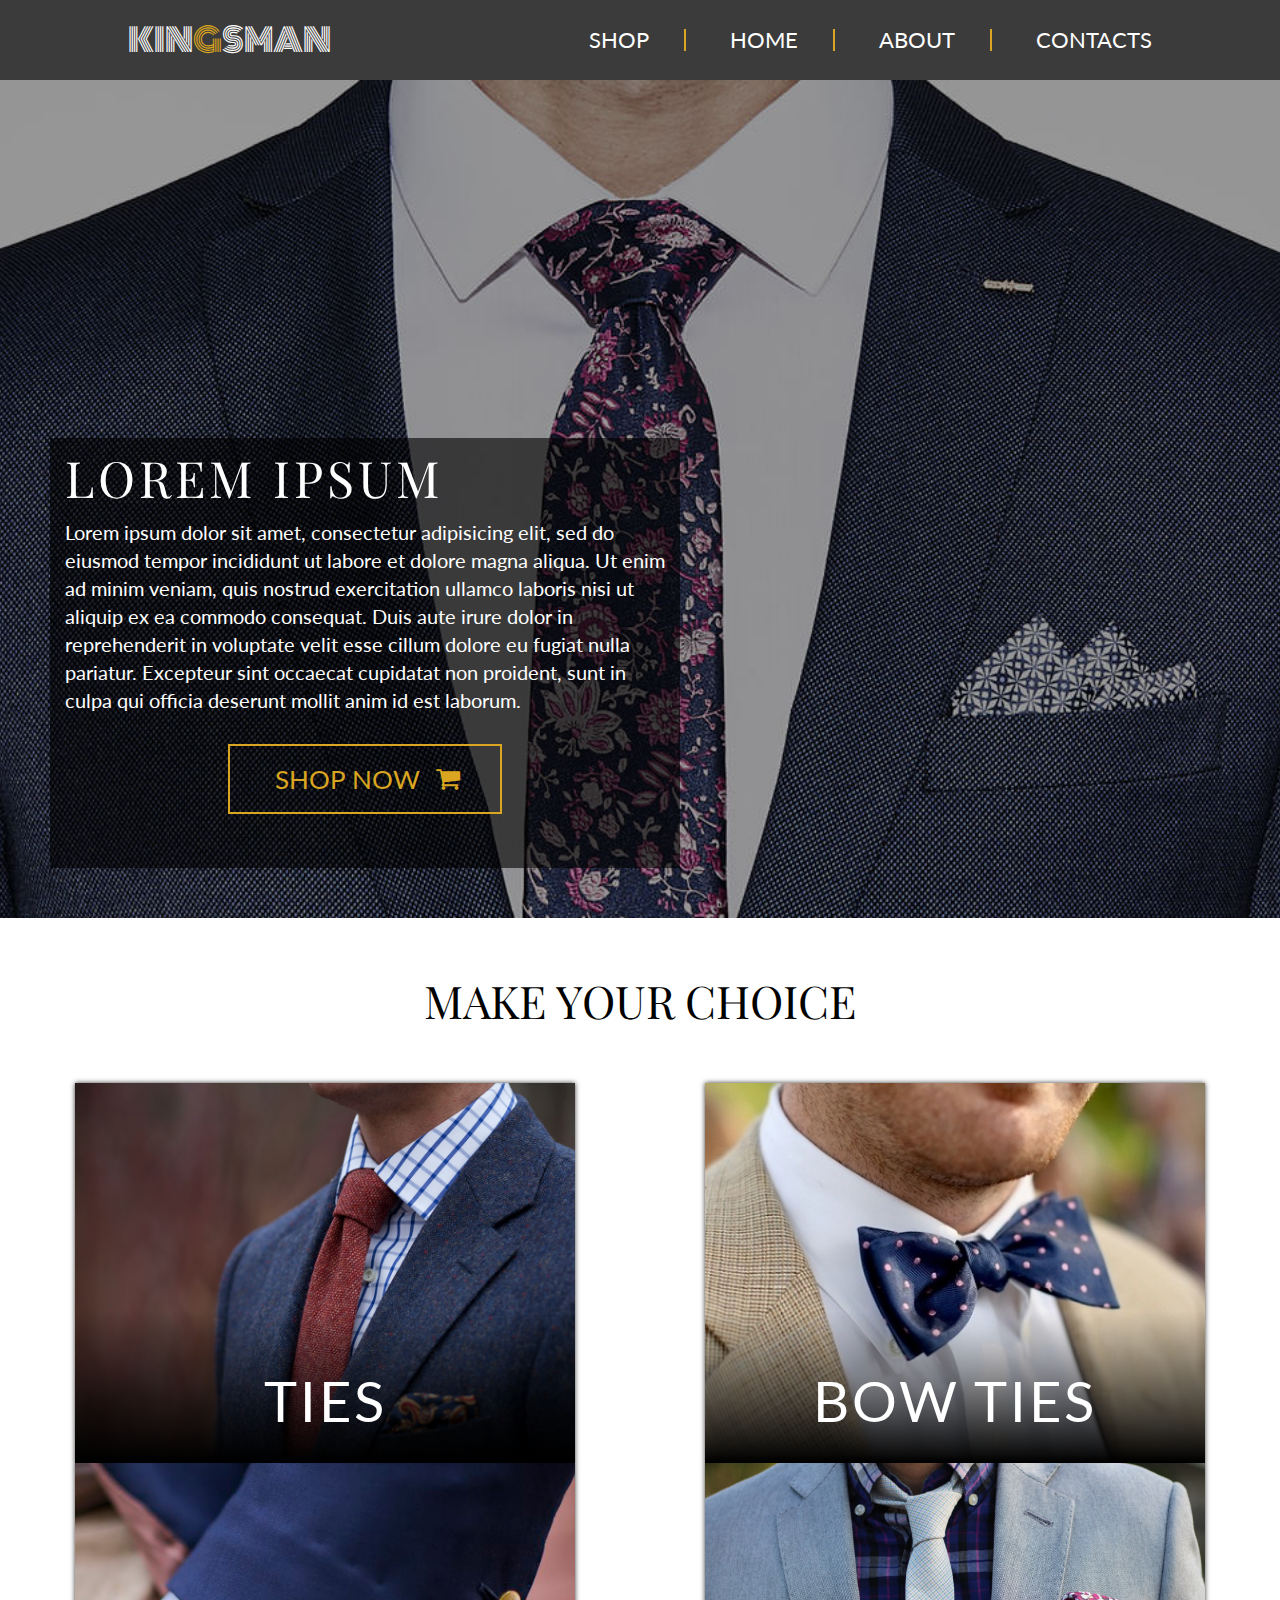
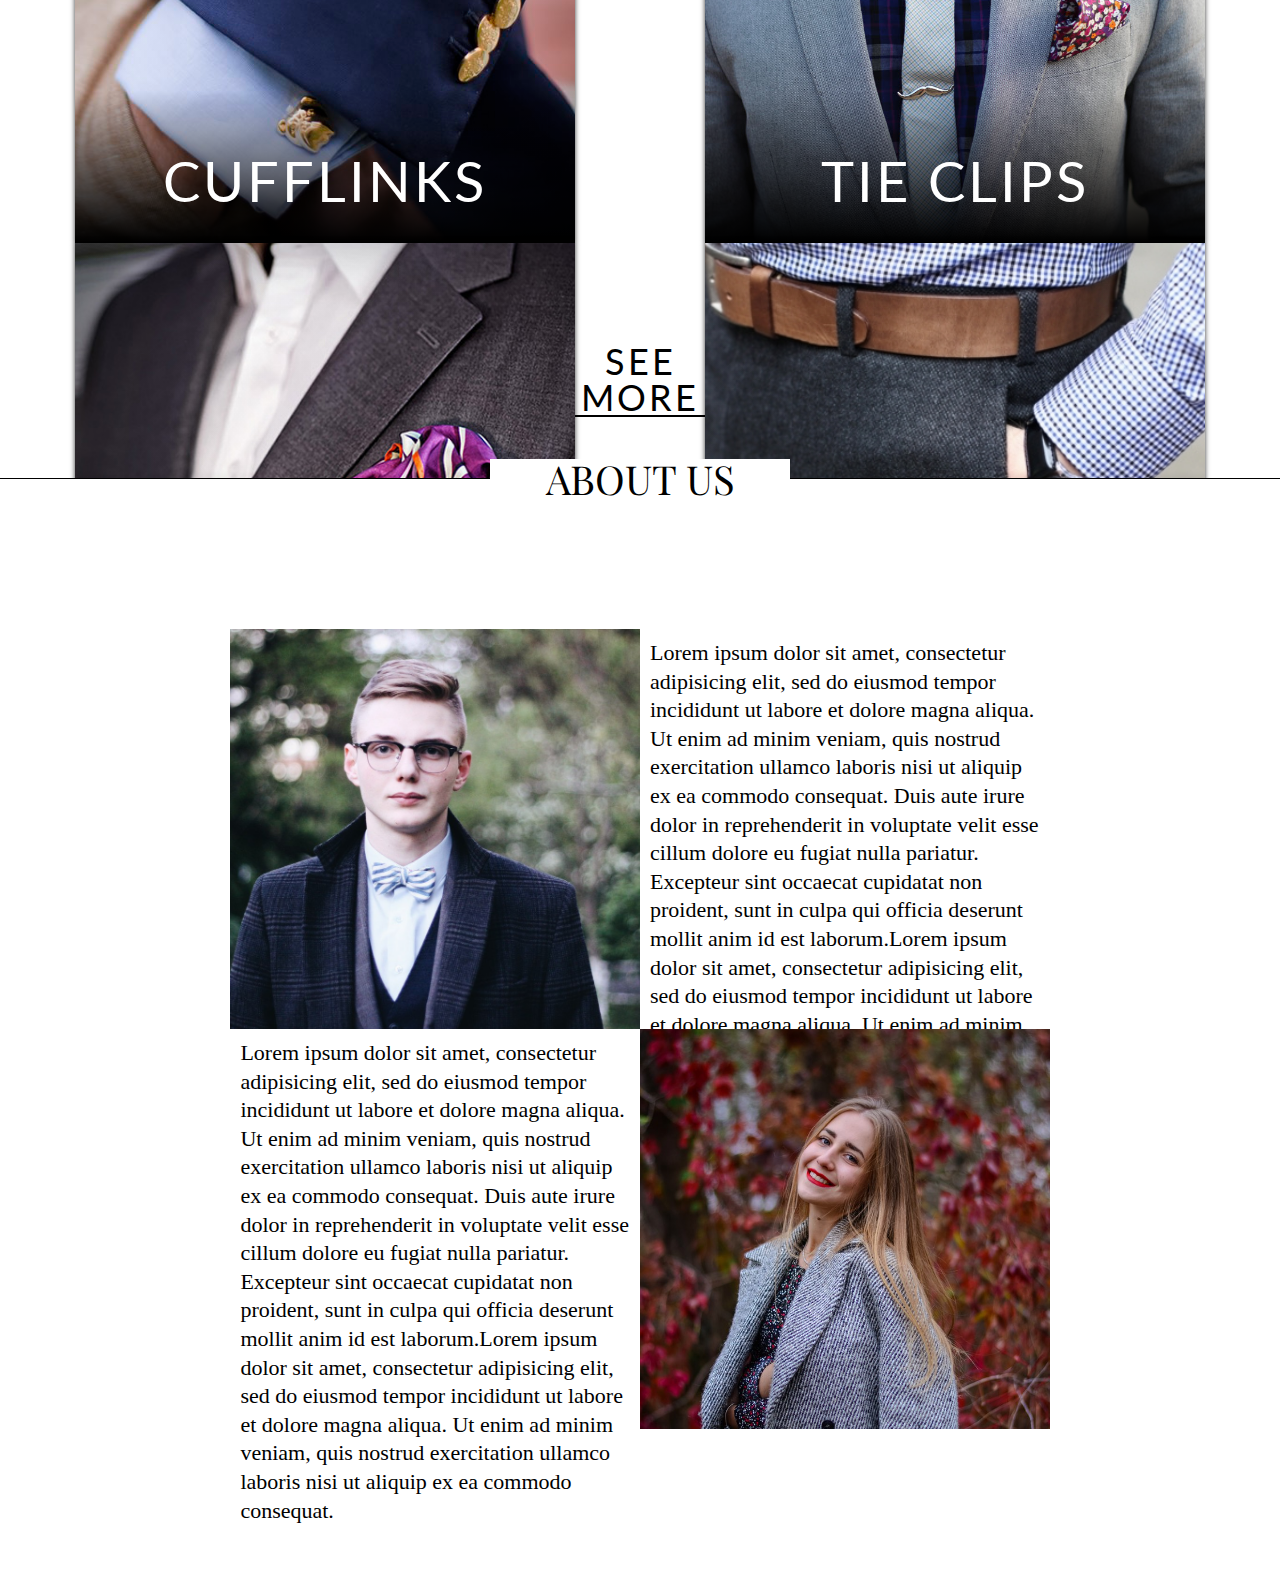
==== index.html @ b7d2d590 "first commit" ====
<!DOCTYPE html>
<html lang="en">
<head>
	<meta charset="UTF-8">
	<title>KINGSMAN</title>
	<link rel="stylesheet" type="text/css" href="css/reset.css">
	<link rel="stylesheet" type="text/css" href="css/main.css">
	<link href="https://fonts.googleapis.com/css?family=Lato|Monoton|Playfair+Display" rel="stylesheet">
	<link rel="stylesheet" type="text/css" href="https://maxcdn.bootstrapcdn.com/font-awesome/4.7.0/css/font-awesome.min.css">
	<script type="text/javascript" src='js/insta.min.js'></script>
</head>
<body>
	<header>
		<div class="container">
			<div class="header__logo">
				<a href="" class="logo-link">KIN<span class="letter--golden">G</span>SMAN</a>
			</div>
			<nav>
				<ul class="header__nav-list">
					<li class="header__nav-list-item">
						SHOP
					</li>
					<li class="header__nav-list-item">
						HOME
					</li>
					<li class="header__nav-list-item">
						ABOUT
					</li>
					<li class="header__nav-list-item">
						CONTACTS
					</li>
				</ul>
			</nav>
		</div>	
	</header>
	<div class="landing">
		<div class="landing__content">
			<h1 class="landing__content-header">
				Lorem Ipsum
			</h1>
			<p class="landing__content-descr">
				Lorem ipsum dolor sit amet, consectetur adipisicing elit, sed do eiusmod
				tempor incididunt ut labore et dolore magna aliqua. Ut enim ad minim veniam,
				quis nostrud exercitation ullamco laboris nisi ut aliquip ex ea commodo
				consequat. Duis aute irure dolor in reprehenderit in voluptate velit esse
				cillum dolore eu fugiat nulla pariatur. Excepteur sint occaecat cupidatat non
				proident, sunt in culpa qui officia deserunt mollit anim id est laborum.
			</p>
			<a href="#" class="landing__shop--btn">
				SHOP NOW <i class="fa fa-shopping-cart" aria-hidden="true"></i>
			</a>
		</div>
	</div>
	<div class="goods-preview">
		<h2 class="goods-preview__header">
			MAKE YOUR CHOICE
		</h2>
		<div class="goods-preview__content">
			<div class="goods-preview__item" style="background: url('img/tie-preview.jpg') no-repeat center; background-size: cover">
				<p class="goods-preview__item-name">TIES</p>
			</div>
			<div class="goods-preview__item" style="background: url('img/bowtie-preview.jpg') no-repeat center; background-size: cover">
				<p class="goods-preview__item-name">BOW TIES</p>
			</div>
			<div class="goods-preview__item" style="background: url('img/cuff-preview.png') no-repeat bottom; background-size: cover">
				<p class="goods-preview__item-name">CUFFLINKS</p>
			</div>
			<div class="goods-preview__item" style="background: url('img/tiecuff.jpg') no-repeat bottom; background-size: cover">
				<p class="goods-preview__item-name">TIE CLIPS</p>
			</div>
			<div class="goods-preview__item" style="background: url('img/handkerchief.jpg') no-repeat bottom; background-size: cover">
				<p class="goods-preview__item-name">HANDKERCHIEFS</p>
			</div>
			<div class="goods-preview__item" style="background: url('img/belt.jpg') no-repeat bottom; background-size: cover">
				<p class="goods-preview__item-name">BELTS</p>
			</div>
		</div>
		<a href="#" class="see-more--btn">SEE MORE</a>
	</div>
	<div class="about-us">
		<h2 class="about-us__header">About US</h2>
		<div class="container">
			<div class="about-us__photo" style="background: url('img/roman.jpg') no-repeat center; background-size: cover;">
				
			</div>
			<p class="about-us__text">
				Lorem ipsum dolor sit amet, consectetur adipisicing elit, sed do eiusmod
				tempor incididunt ut labore et dolore magna aliqua. Ut enim ad minim veniam,
				quis nostrud exercitation ullamco laboris nisi ut aliquip ex ea commodo
				consequat. Duis aute irure dolor in reprehenderit in voluptate velit esse
				cillum dolore eu fugiat nulla pariatur. Excepteur sint occaecat cupidatat non
				proident, sunt in culpa qui officia deserunt mollit anim id est laborum.Lorem ipsum dolor sit amet, consectetur adipisicing elit, sed do eiusmod
				tempor incididunt ut labore et dolore magna aliqua. Ut enim ad minim veniam,
				quis nostrud exercitation ullamco laboris nisi ut aliquip ex ea commodo
				consequat.
			</p>	
			<p class="about-us__text">
				Lorem ipsum dolor sit amet, consectetur adipisicing elit, sed do eiusmod
				tempor incididunt ut labore et dolore magna aliqua. Ut enim ad minim veniam,
				quis nostrud exercitation ullamco laboris nisi ut aliquip ex ea commodo
				consequat. Duis aute irure dolor in reprehenderit in voluptate velit esse
				cillum dolore eu fugiat nulla pariatur. Excepteur sint occaecat cupidatat non
				proident, sunt in culpa qui officia deserunt mollit anim id est laborum.Lorem ipsum dolor sit amet, consectetur adipisicing elit, sed do eiusmod
				tempor incididunt ut labore et dolore magna aliqua. Ut enim ad minim veniam,
				quis nostrud exercitation ullamco laboris nisi ut aliquip ex ea commodo
				consequat.
			</p>
			<div class="about-us__photo" style="background: url('img/vika.jpg') no-repeat 80% 30%; background-size: cover;">
				
			</div>
		</div>
	</div>
	<div class="social">
		
	</div>
	<div class="contacts">
		
	</div>
	<footer>
		
	</footer>
</body>
</html>
---- css/main.css ----
/* 
font-family: 'Monoton', cursive;
font-family: 'Lato', sans-serif;
font-family: 'Playfair Display', serif;
*/
html, body {
	height: 100%;
}
.container {
	width: 80%;
	height: 100%;
	margin: 0 auto;
}
.letter--golden {
	color: #daa520;
}
.logo-link {
	color: #fff;
	text-decoration: none;
}
/* HEADER */
header {
	height: 80px;
	background-color: #3b3b3b;
}
header .container {
	display: flex;
	align-items: center;
	justify-content: space-between;
}
.header__logo {
	color: #fff;
	font-size: 32px;
	font-family: 'Monoton', cursive;
}
.header__nav-list {
	list-style: none;
}
.header__nav-list-item {
	display: inline-block;
	color: #fff;
	font-size: 22px;
	font-family: 'Lato', sans-serif;
	position: relative;
	transition: color 0.2s ease;
}
.header__nav-list-item:hover {
	color: #daa520;
	cursor: pointer;
	transition: 0.2s ease;
}
.header__nav-list-item:not(:last-child) {
	margin-right: 40px;
	border-right: 2px solid #daa520;
	padding-right: 35px;
}
/* LANDING */
.landing {
	height: 82vh;
	background: url('../img/landing1.jpg') no-repeat center;
	background-size: cover;
	display: flex;
	align-items: flex-end;
	padding: 50px; 
}
.landing__content {
	background-color: rgba(0, 0, 0, .6);
	color: #fff;
	width:  600px;
	height: 400px;
	padding: 15px;
}
.landing__content-header {
	font-size: 50px;
	font-family: 'Playfair Display', serif;
	text-transform: uppercase;
	margin-bottom: 15px;
	letter-spacing: 4px;
}
.landing__content-descr {
	font-size: 20px;
	line-height: 1.4;
	font-family: 'Lato', sans-serif;
	margin-bottom: 30px;
}
.landing__shop--btn {
    display: inline-block;
    text-decoration: none;
    font-family: 'Lato', sans-serif;
    padding: 20px 80px 20px 45px;
    font-size: 26px;
    text-transform: uppercase;
    color: #daa520;
    border: 2px solid #daa520;
    position: relative;
    left: 50%;
    transform: translateX(-50%);
    overflow: hidden;
}
.landing__shop--btn .fa-shopping-cart {
	position: absolute;
	right: 40px;
	bottom: 20px;
	transition: right .3s ease-out;
}
.landing__shop--btn:hover .fa-shopping-cart {
	right: -50px;
	transition: .3s ease-out;
}
/*  GOODS PREVIEW */
.goods-preview {
	height: 1000px;
	background-color: #fff;
	padding: 60px 10px 100px 10px;
}
.goods-preview__header {
	text-align: center;
	font-size: 45px;
	text-transform: uppercase;
	font-family: 'Playfair Display', serif;
	margin-bottom: 60px;
}
.goods-preview__content {
	height: 800px;
	display: flex;
	flex-wrap: wrap;
	align-items: center;
	justify-content: space-around;
	align-content: space-between;
	margin-bottom: 60px;
}
.goods-preview__item {
	flex-basis: 500px;
	height: 350px;
	background-color: #eee;
	display: flex;
	align-items: flex-end;
	justify-content: center;
	padding-bottom: 30px;
	position: relative;
	box-shadow: 0 0 5px 0 rgba(0,0,0,.8);
}
.goods-preview__item:hover {
	cursor: pointer;
}
.goods-preview__item:after {
    content: '';
    position: absolute;
    top: 0;
    right: 0;
    bottom: 0;
    left: 0;
    width: 100%;
    height: 100%;
    z-index: 0;
    background: linear-gradient(to bottom, rgba(0,0,0,0.01) 60%, rgba(0,0,0,0.85) 94%, rgba(0,0,0,1) 100%);
}
.goods-preview__item-name {
	font-size: 56px;
	color: #fff;
	font-family: 'Lato', sans-serif;
	z-index: 1;
	letter-spacing: 3px;
	border-bottom: 4px solid transparent;
	transition: border-bottom 0.2s ease;
}
.goods-preview__item:hover .goods-preview__item-name {
	border-bottom: 4px solid #fff;
	transition: 0.2s ease;
}
.see-more--btn {
	display: block;
	width: 200px;
	text-decoration: none;
	font-size: 36px;
	color: #000;
	font-family: 'Lato', sans-serif;
	letter-spacing: 3px;
	text-align: center;
	margin: 0 auto;
	border-bottom: 2px solid #000;
}
/* ABOUT US */
.about-us {
	border-top: 1px solid #000;
	height: 900px;
	background-color: #fff;
	position: relative;
	padding: 100px 0;
}
.about-us__header {
	display: block;
	font-size: 40px;
	width: 300px;
	height: 70px;
	background-color: #fff;
	font-family: 'Playfair Display', serif;
	text-transform: uppercase;
	position: absolute;
	left: 50%;
	top: -20px;
	text-align: center;
	transform: translateX(-50%);
}
.about-us .container {
	display: flex;
	flex-wrap: wrap;
	align-items: center;
	justify-content: center;
	align-content: center;
}
.about-us__photo {
	flex-basis: 40%;
	height: 400px;
	background-color: #eee;
}
.about-us__text {
	box-sizing: border-box;
	flex-basis: 40%;
	height: 400px;
	font-size: 22px;
	line-height: 1.3;
	padding: 10px;
}
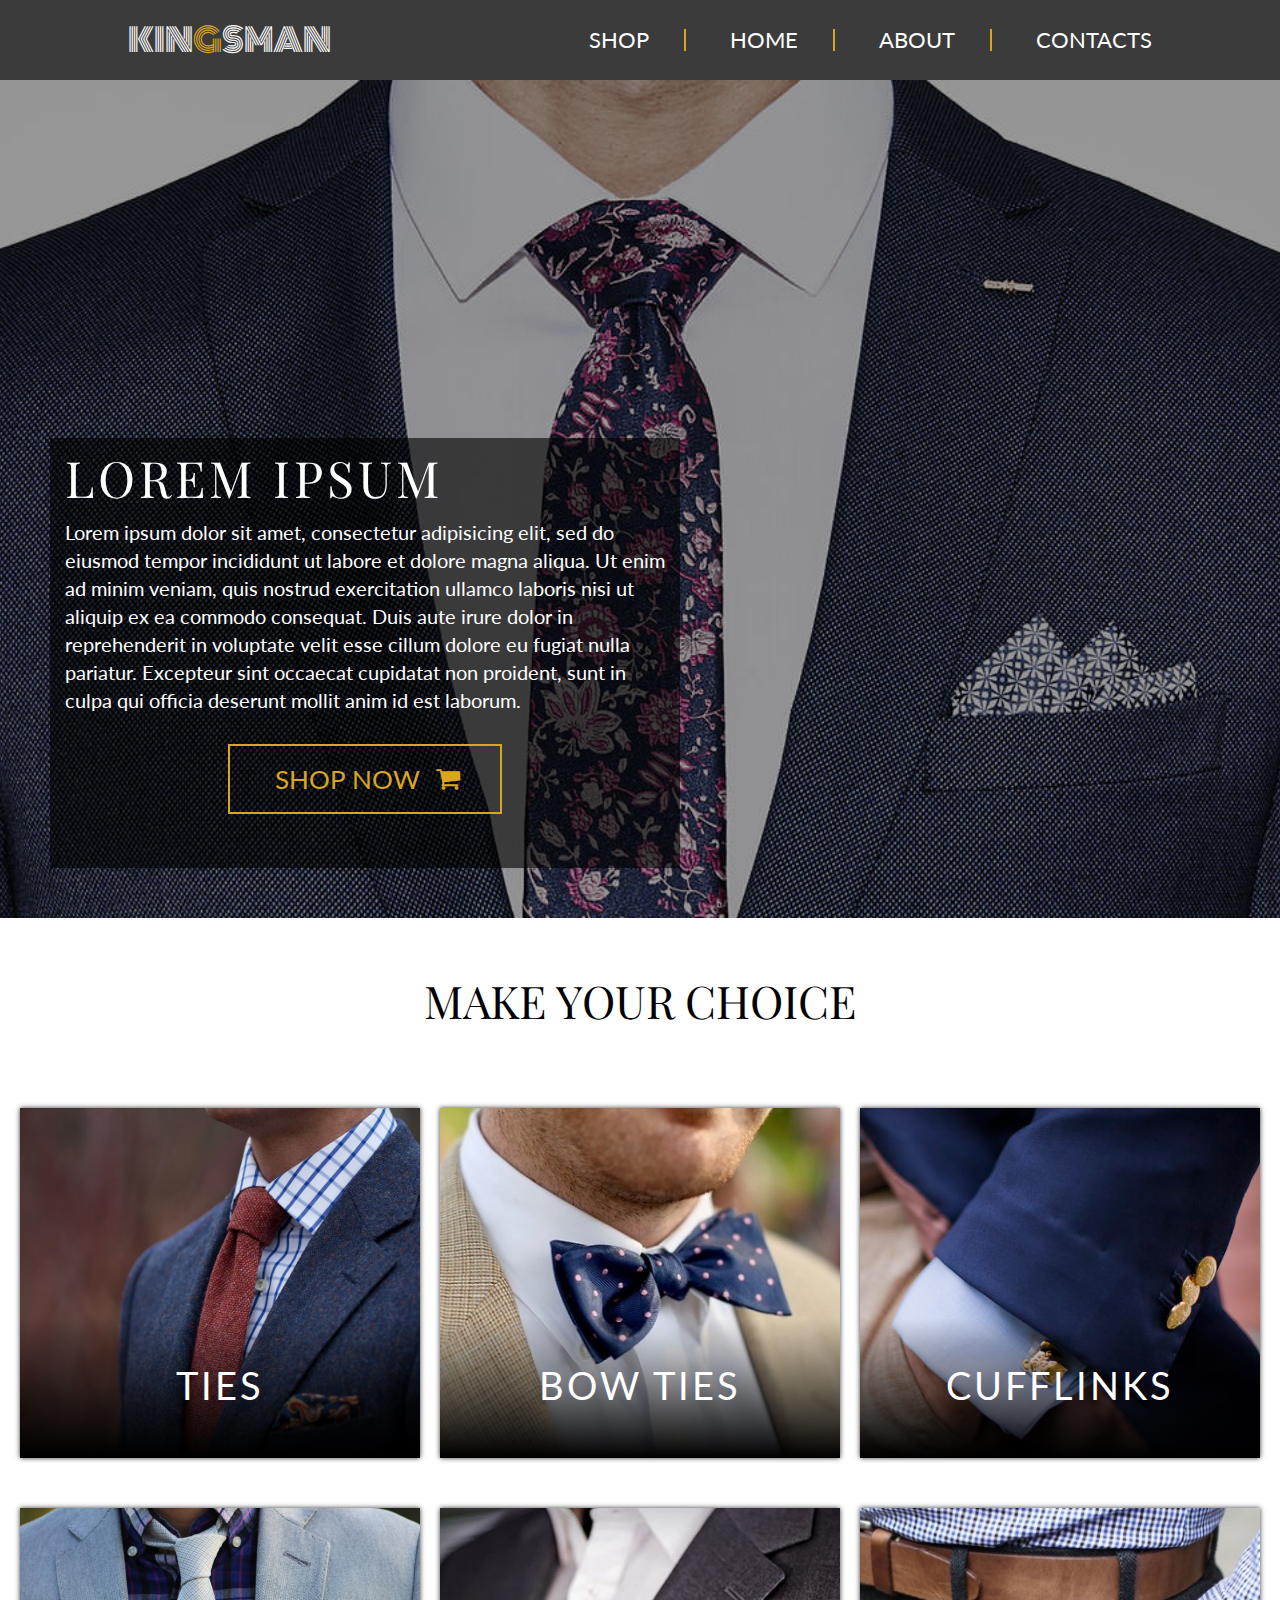
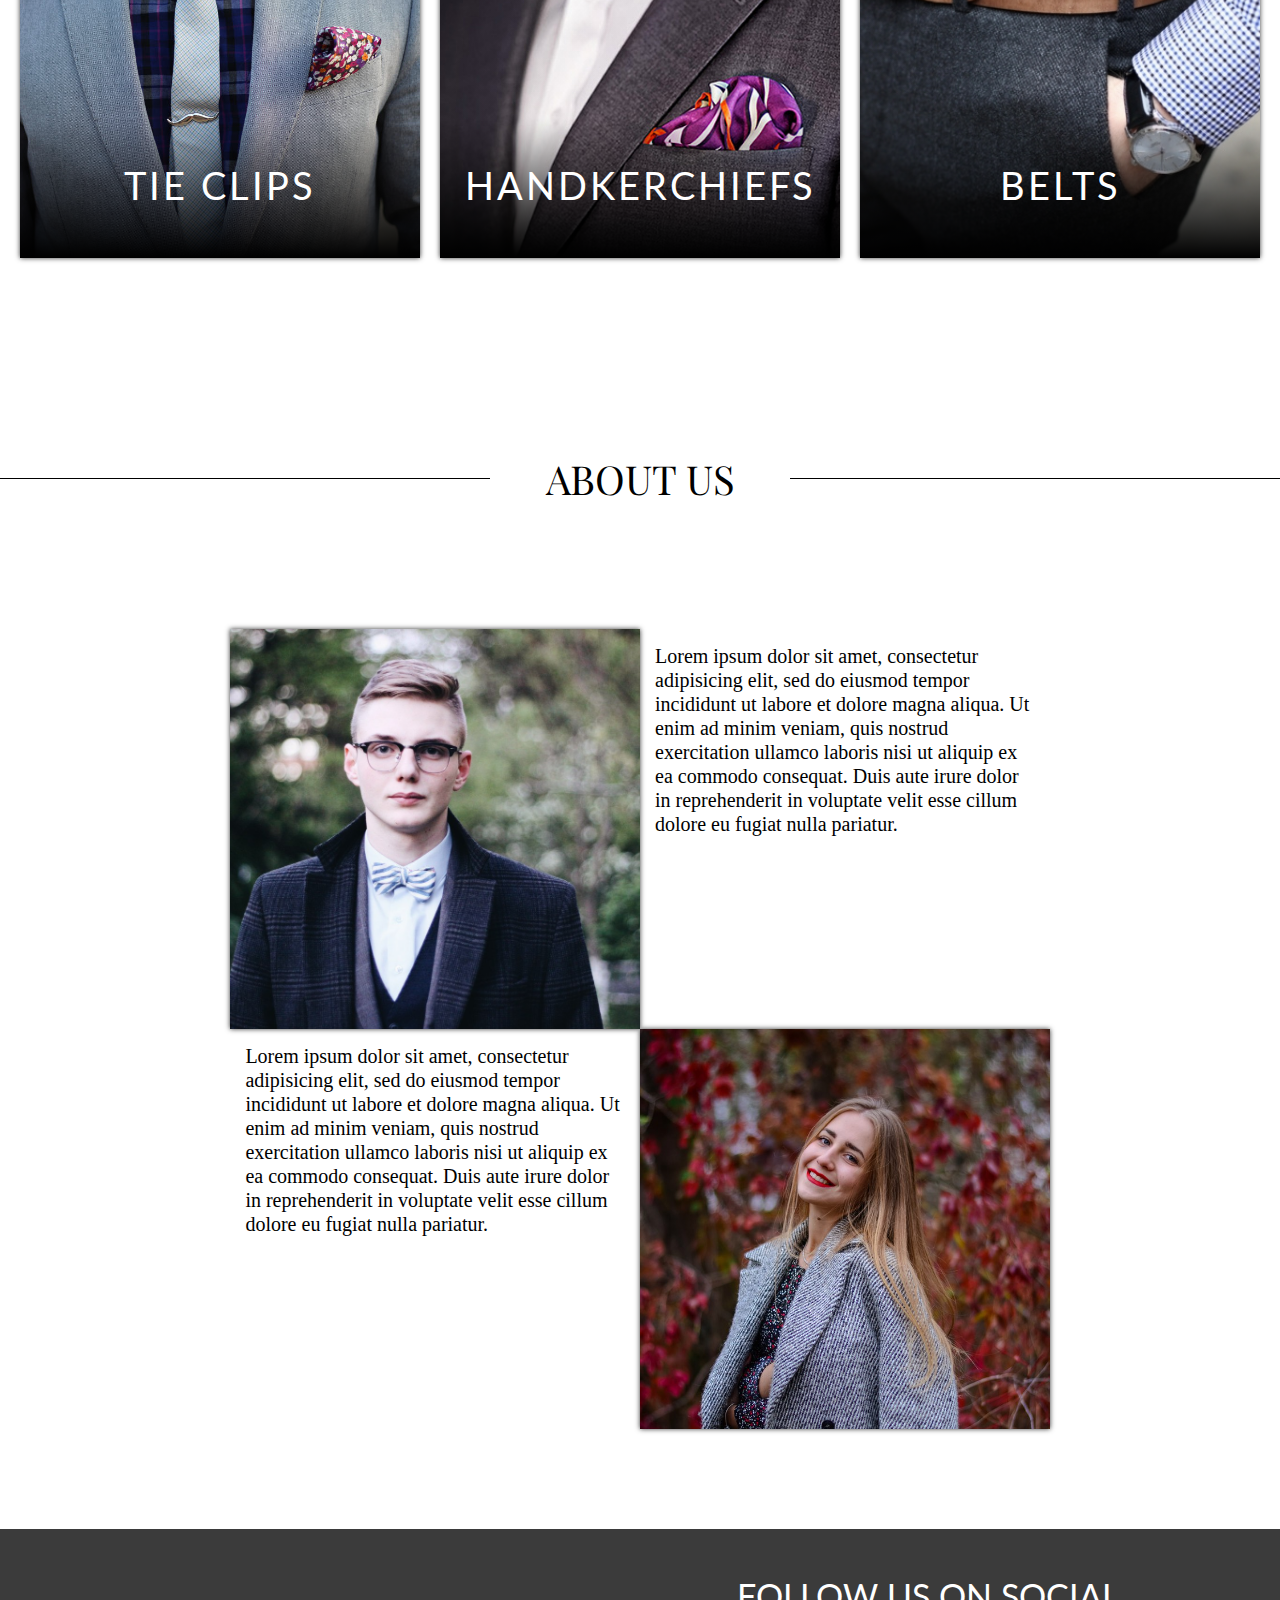
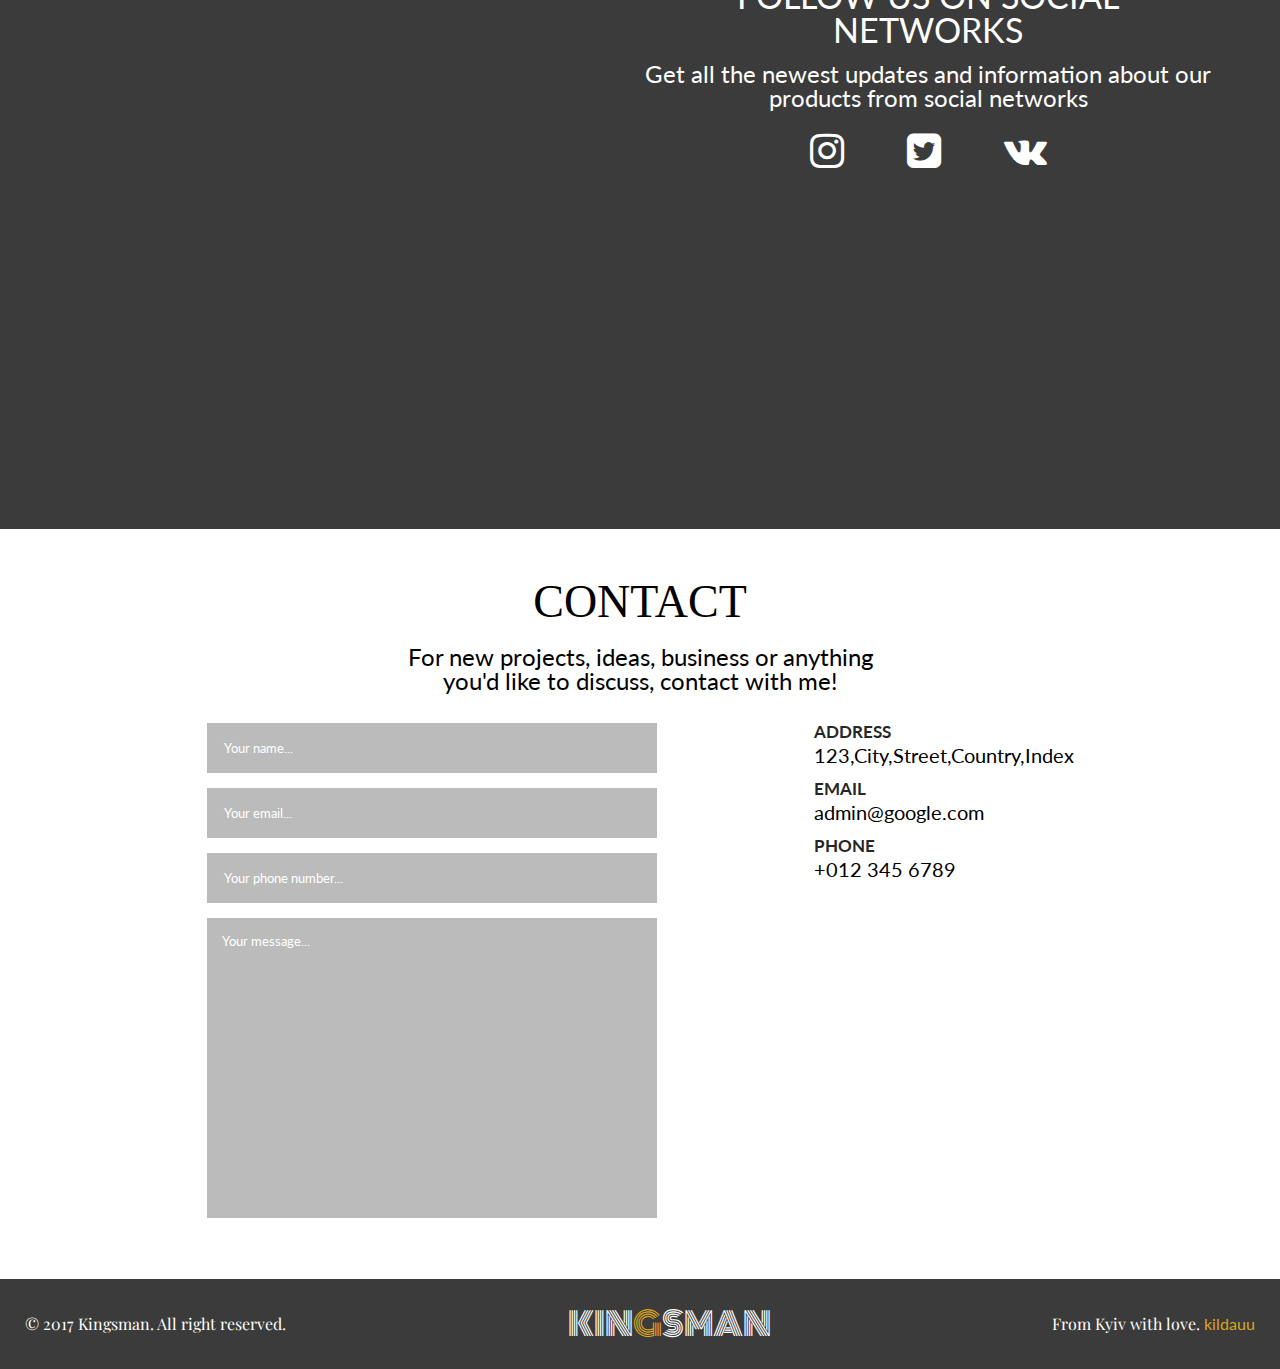
==== commit 0e2f53c0: "added contacts,feed and footer" ====
--- a/index.html
+++ b/index.html
@@ -75,7 +75,6 @@
 				<p class="goods-preview__item-name">BELTS</p>
 			</div>
 		</div>
-		<a href="#" class="see-more--btn">SEE MORE</a>
 	</div>
 	<div class="about-us">
 		<h2 class="about-us__header">About US</h2>
@@ -88,22 +87,14 @@
 				tempor incididunt ut labore et dolore magna aliqua. Ut enim ad minim veniam,
 				quis nostrud exercitation ullamco laboris nisi ut aliquip ex ea commodo
 				consequat. Duis aute irure dolor in reprehenderit in voluptate velit esse
-				cillum dolore eu fugiat nulla pariatur. Excepteur sint occaecat cupidatat non
-				proident, sunt in culpa qui officia deserunt mollit anim id est laborum.Lorem ipsum dolor sit amet, consectetur adipisicing elit, sed do eiusmod
-				tempor incididunt ut labore et dolore magna aliqua. Ut enim ad minim veniam,
-				quis nostrud exercitation ullamco laboris nisi ut aliquip ex ea commodo
-				consequat.
+				cillum dolore eu fugiat nulla pariatur.
 			</p>	
 			<p class="about-us__text">
 				Lorem ipsum dolor sit amet, consectetur adipisicing elit, sed do eiusmod
 				tempor incididunt ut labore et dolore magna aliqua. Ut enim ad minim veniam,
 				quis nostrud exercitation ullamco laboris nisi ut aliquip ex ea commodo
 				consequat. Duis aute irure dolor in reprehenderit in voluptate velit esse
-				cillum dolore eu fugiat nulla pariatur. Excepteur sint occaecat cupidatat non
-				proident, sunt in culpa qui officia deserunt mollit anim id est laborum.Lorem ipsum dolor sit amet, consectetur adipisicing elit, sed do eiusmod
-				tempor incididunt ut labore et dolore magna aliqua. Ut enim ad minim veniam,
-				quis nostrud exercitation ullamco laboris nisi ut aliquip ex ea commodo
-				consequat.
+				cillum dolore eu fugiat nulla pariatur.
 			</p>
 			<div class="about-us__photo" style="background: url('img/vika.jpg') no-repeat 80% 30%; background-size: cover;">
 				
@@ -111,13 +102,68 @@
 		</div>
 	</div>
 	<div class="social">
-		
+		<div class="container">
+			<iframe src="//users.instush.com/collage/?cols=5&rows=5&sl=true&user_id=270905022&username=kildauu&sid=-1&susername=-1&tag=-1&stype=mine&bg=transparent&space=true&rd=true&grd=false&gpd=6&drp=true&pin=true&t=999999JfSMoHAyTsu4vy3vpFaP26FqVNKJY0VO8nfURv0uUXEc9VrkMQDT9RTlchivjl3z764BmBbPpqo" allowtransparency="true" frameborder="0" scrolling="no"  style="display:block;width:527px;height:527px;border:none;overflow:visible;" ></iframe>
+			<div class="social__content">
+				<h2 class="social__header">Follow us on social networks</h2>
+				<p class="social__text">
+					Get all the newest updates and information about our products from social networks
+				</p>
+				<ul class="social__networks-list">
+					<li class="social__networks-list-item"><a href="#"><i class="fa fa-instagram" aria-hidden="true"></i></a></li>
+					<li class="social__networks-list-item"><a href=""><i class="fa fa-twitter-square" aria-hidden="true"></i></a></li>
+					<li class="social__networks-list-item"><a href=""><i class="fa fa-vk" aria-hidden="true"></i></a></li>
+				</ul>
+			</div>
+		</div>
 	</div>
 	<div class="contacts">
-		
+		<div class="container">
+			<h2 class="section__header">
+				Contact
+			</h2>
+			<p class="section__descr">
+				For new projects, ideas, business or anything <br>
+				you'd like to discuss, contact with me!
+			</p>
+			<div class="contacts__content">
+				<form action="#" method="get" class="contact__form">
+					<label for="name">
+						<input type="text" id="name" placeholder="Your name..." class="contact__name-field">
+					</label>
+					<label for="email">
+						<input type="email" id="email" placeholder="Your email..." class="contact__email-field">
+					</label>
+					<label for="phone">
+						<input type="text" id="phone" placeholder="Your phone number..." class="contact__phone-field">
+					</label>
+					<label for="leave-message">
+						<textarea id="leave-message" placeholder="Your message..." class="contact__message-field"></textarea>
+					</label>
+				</form>
+				<div class="contacts__info">
+					<span class="contacts__info-bold">ADDRESS</span>
+					<span class="contacts__info-light">123,City,Street,Country,Index</span>
+
+					<span class="contacts__info-bold">EMAIL</span>
+					<span class="contacts__info-light">admin@google.com</span>
+
+					<span class="contacts__info-bold">PHONE</span>
+					<span class="contacts__info-light">+012 345 6789</span>
+				</div>
+			</div>
+		</div>
 	</div>
 	<footer>
-		
+		<p class="copyright">
+			© 2017 Kingsman. All right reserved.
+		</p>
+		<div class="header__logo">
+			<a href="" class="logo-link">KIN<span class="letter--golden">G</span>SMAN</a>
+		</div>
+		<p class="kolyasik">
+			From Kyiv with love. <a href="#">kildauu</a>
+		</p>
 	</footer>
 </body>
 </html>--- a/css/main.css
+++ b/css/main.css
@@ -126,17 +126,18 @@
 	flex-wrap: wrap;
 	align-items: center;
 	justify-content: space-around;
-	align-content: space-between;
+	align-content: space-around;
 	margin-bottom: 60px;
 }
 .goods-preview__item {
-	flex-basis: 500px;
+	box-sizing: border-box;
+	flex-basis: 400px;
 	height: 350px;
 	background-color: #eee;
 	display: flex;
 	align-items: flex-end;
 	justify-content: center;
-	padding-bottom: 30px;
+	padding-bottom: 50px;
 	position: relative;
 	box-shadow: 0 0 5px 0 rgba(0,0,0,.8);
 }
@@ -156,7 +157,7 @@
     background: linear-gradient(to bottom, rgba(0,0,0,0.01) 60%, rgba(0,0,0,0.85) 94%, rgba(0,0,0,1) 100%);
 }
 .goods-preview__item-name {
-	font-size: 56px;
+	font-size: 38px;
 	color: #fff;
 	font-family: 'Lato', sans-serif;
 	z-index: 1;
@@ -186,7 +187,7 @@
 	height: 900px;
 	background-color: #fff;
 	position: relative;
-	padding: 100px 0;
+	padding: 100px 0 50px;
 }
 .about-us__header {
 	display: block;
@@ -213,12 +214,169 @@
 	flex-basis: 40%;
 	height: 400px;
 	background-color: #eee;
+	box-shadow: 0 0 5px 0 rgba(0,0,0,.8)
 }
 .about-us__text {
 	box-sizing: border-box;
 	flex-basis: 40%;
 	height: 400px;
-	font-size: 22px;
-	line-height: 1.3;
-	padding: 10px;
-}+	font-size: 20px;
+	line-height: 1.2;
+	padding: 15px;
+}
+/* SOCIAL */
+.social {
+	height: 500px;
+	background-color: #3b3b3b;
+	color: #fff;
+	font-family: 'Lato', sans-serif;
+	padding: 50px 0;
+}
+.social .container {
+	width: 90%;
+	display: flex;
+	align-items: flex-start;
+	justify-content: space-between;
+}
+.social__content {
+	flex-basis: 50%;
+}
+.social__header {
+	font-size: 34px;
+	text-transform: uppercase;
+	margin-bottom: 15px;
+	text-align: center;
+}
+.social__text {
+	font-size: 24px;
+	margin-bottom: 20px;
+	text-align: center;
+}
+.social__networks-list {
+	display: flex;
+	margin:0 auto;
+	align-items: center;
+	width: 300px;
+	justify-content: space-around;
+}
+.social__networks-list-item {
+	font-size: 40px;
+}
+.social__networks-list-item a {
+	color: #fff;
+}
+/* CONTACTS */
+.contacts {
+	height: 650px;
+	background-color: #fff;
+	padding: 50px 0;
+}
+.contacts__content {
+	display: flex;
+	align-items: flex-start;
+	justify-content: space-around;
+}
+.contacts .section__header {
+	font-size: 46px;
+	text-align: center;
+	text-transform: uppercase;
+	margin-bottom: 20px;
+}
+.contacts .section__descr {
+	font-size: 24px;
+	font-family: 'Lato', sans-serif;
+	text-align: center;
+	margin-bottom: 30px;
+}
+.contacts input {
+	box-sizing: border-box;
+	display: block;
+	margin-bottom: 15px;
+	text-indent: 15px;
+	color: #fff;
+	background-color:  #bbb;
+	width: 450px;
+	height: 50px;
+	font-family: 'Lato', sans-serif;
+	outline: none;
+	border: none;
+	transition: background-color, border 0.2s ease;
+}
+.contacts input::-webkit-input-placeholder { /* Chrome/Opera/Safari */
+	color: #fff;
+}
+.contacts input::-moz-placeholder { /* Firefox 19+ */
+	color: #fff;
+}
+.contacts input:-ms-input-placeholder { /* IE 10+ */
+	color: #fff;
+}
+.contacts input:-moz-placeholder { /* Firefox 18- */
+	color: #fff;
+}
+.contacts input:focus {
+	background-color: #a8a8a8;
+	border-left: 5px solid #000;
+	transition: .2s ease;
+}
+.contacts textarea {
+	color: #fff;
+	background-color:  #bbb;
+	box-sizing: border-box;
+	padding: 15px;
+	width: 450px;
+	height: 300px;
+	border: none;
+	outline: none;
+	margin-bottom: 15px;
+	resize: none;
+	font-family: 'Lato', sans-serif;
+	transition: background-color, border 0.2s ease;
+}
+.contacts textarea:focus {
+	background-color: #a8a8a8;
+	border-left: 5px solid #000;
+	transition: .2s ease;
+}
+.contacts textarea::-webkit-input-placeholder { /* Chrome/Opera/Safari */
+	color: #fff;
+}
+.contacts textarea::-moz-placeholder { /* Firefox 19+ */
+	color: #fff;
+}
+.contacts textarea:-ms-input-placeholder { /* IE 10+ */
+	color: #fff;
+}
+.contacts textarea:-moz-placeholder { /* Firefox 18- */
+	color: #fff;
+}
+.contacts__info-bold {
+	display: block;
+	color:  #262626;
+	font-size: 17px;
+	font-family: 'Lato', sans-serif;
+	font-weight: 700;
+	margin-bottom: 5px;
+}
+.contacts__info-light {
+	display: block;
+	margin-bottom: 15px;
+	font-family: 'Lato', sans-serif;
+	font-size: 20px;
+}
+/* FOOTER */
+footer {
+	height:90px;
+	color: #fff;
+	padding: 0px 25px;
+	background-color: #3b3b3b;
+	display: flex;
+	align-items: center;
+	justify-content: space-between;
+	font-family: 'Playfair Display', serif;
+}
+.kolyasik a {
+	text-decoration: none;
+	font-family: 'Lato', sans-serif;
+	color: #daa520;
+}
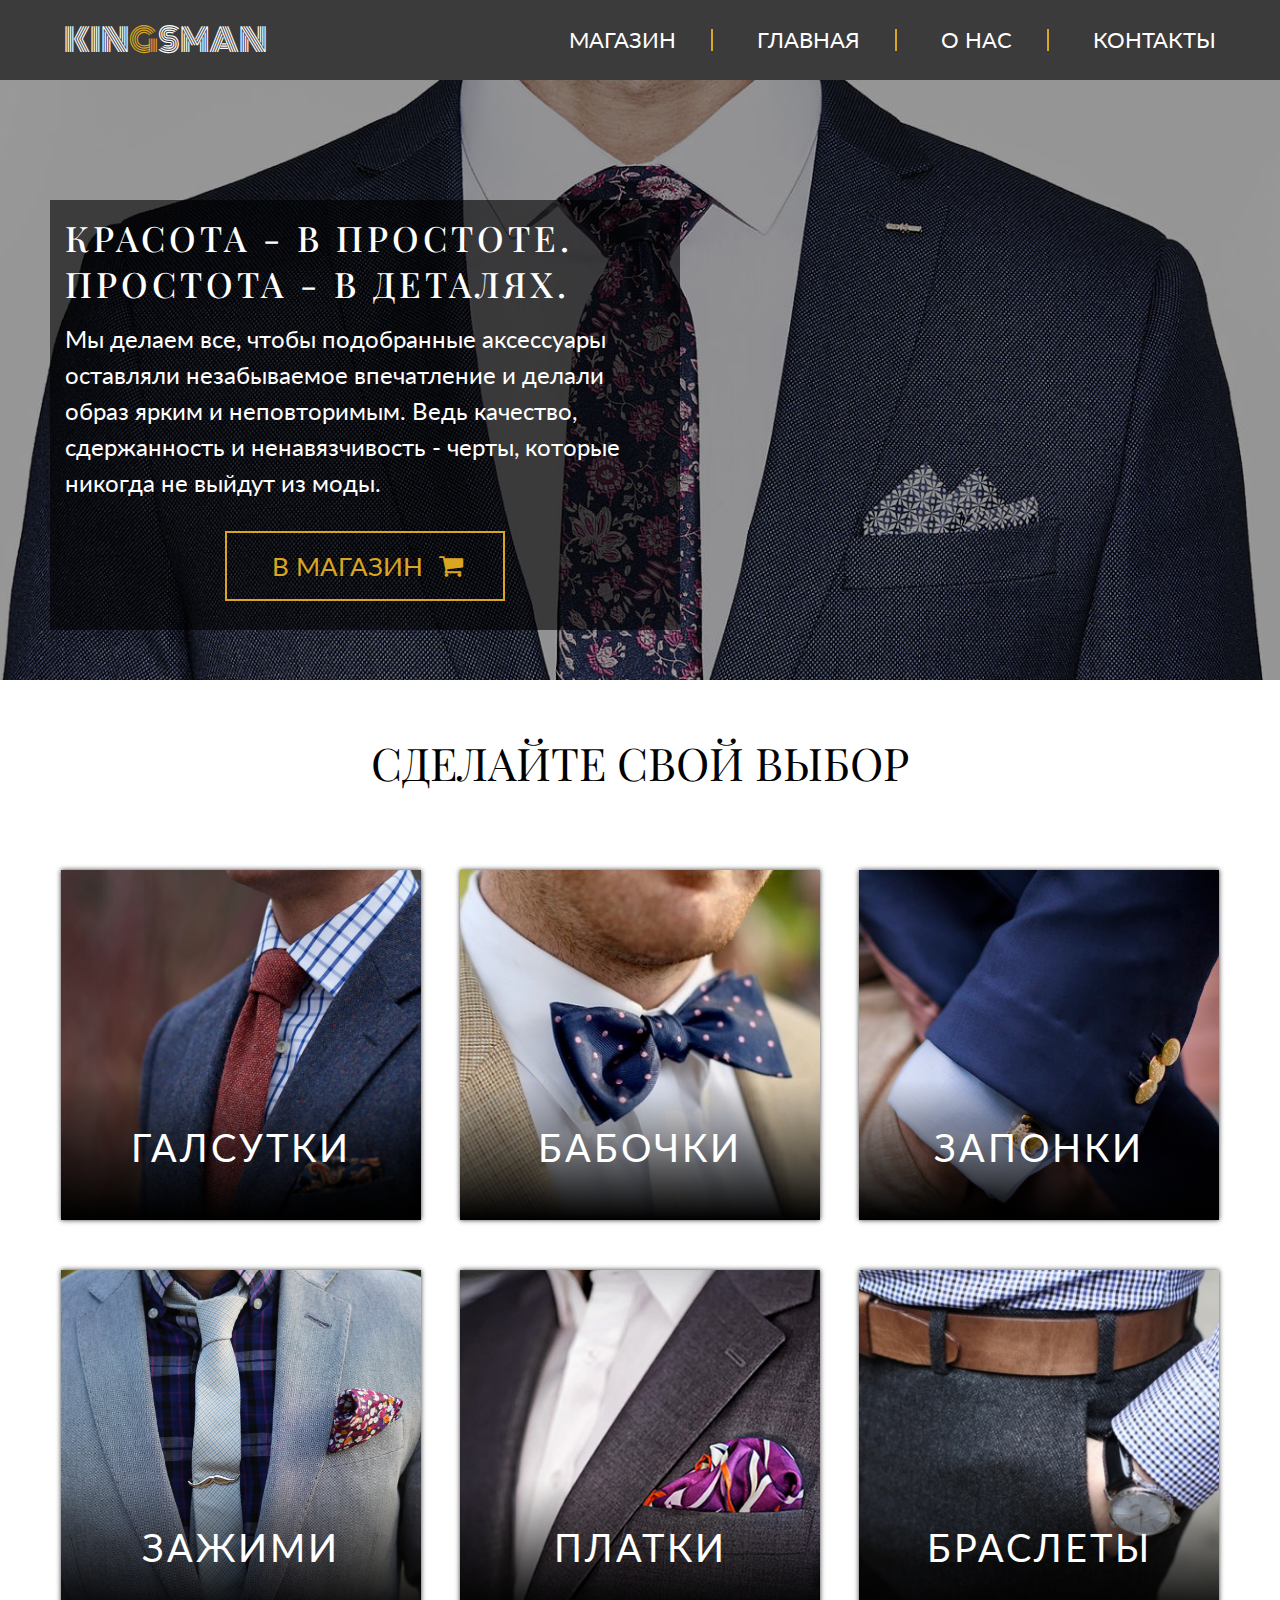
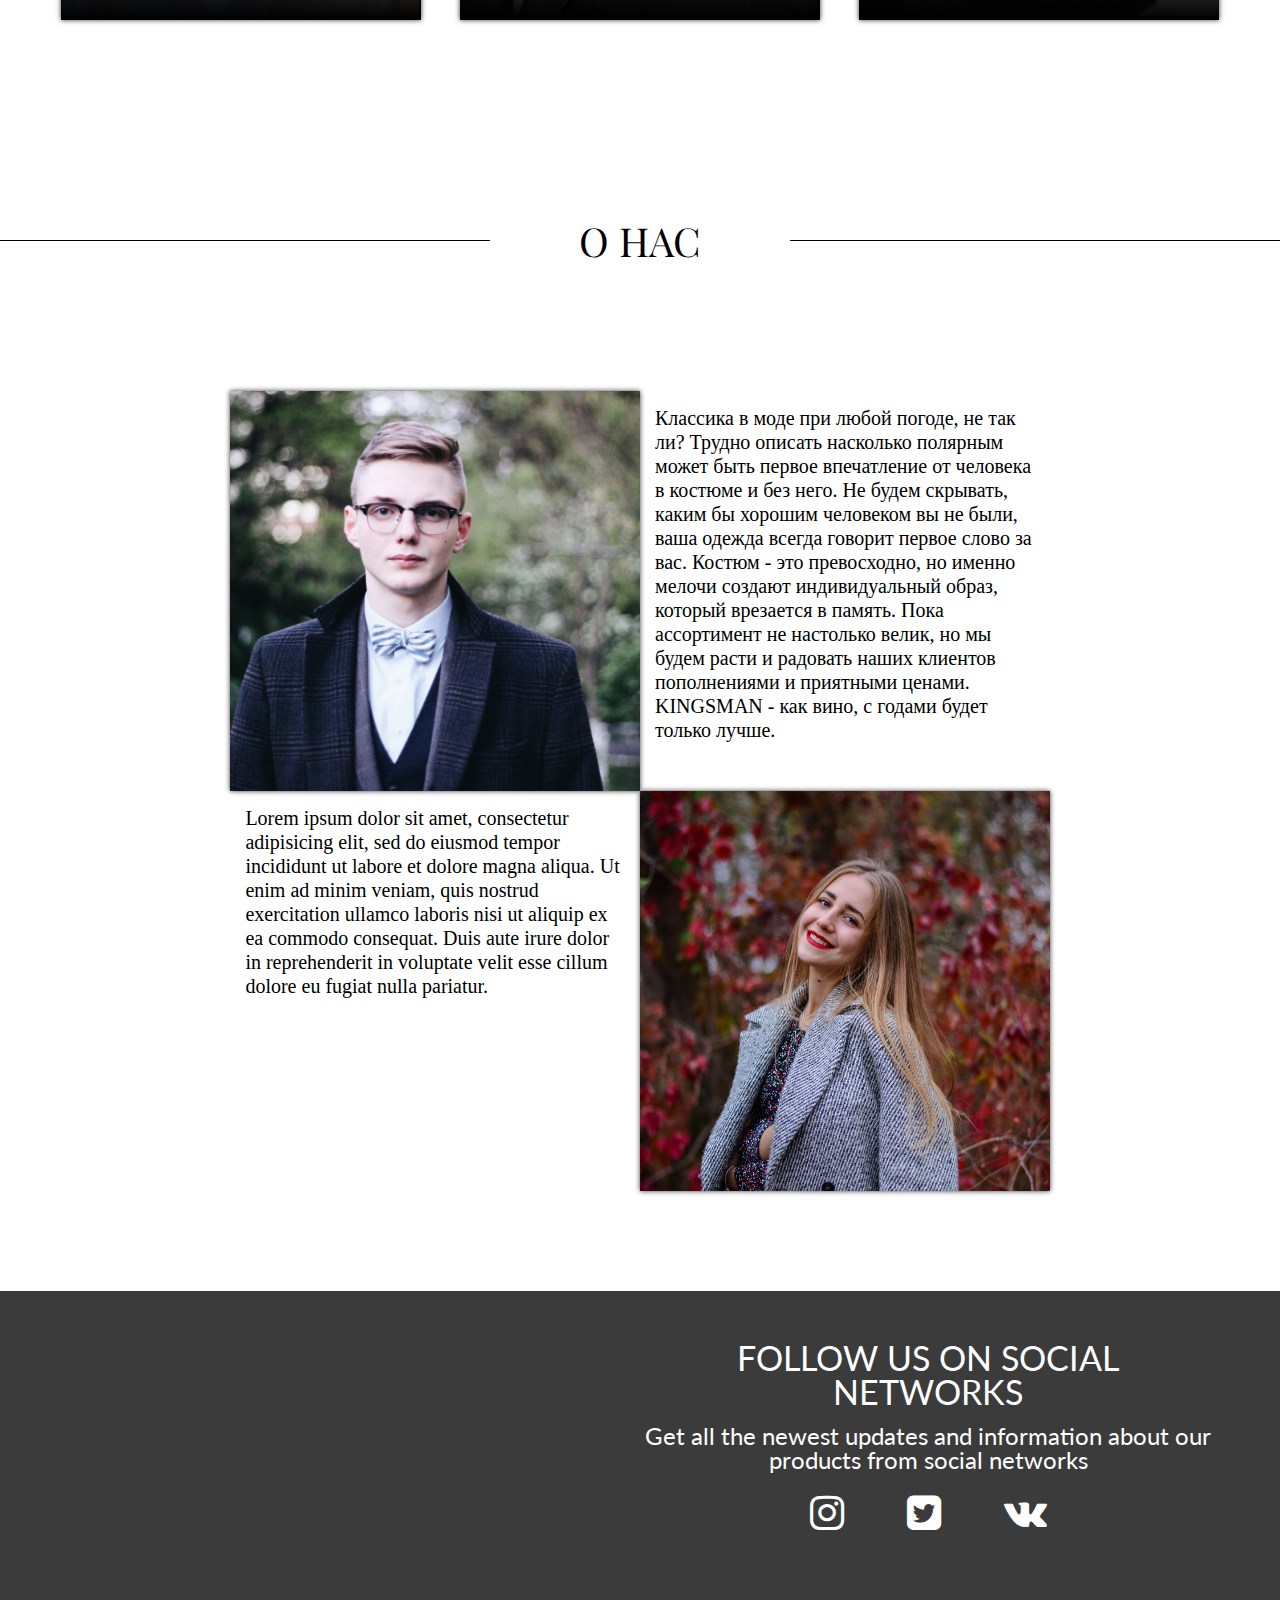
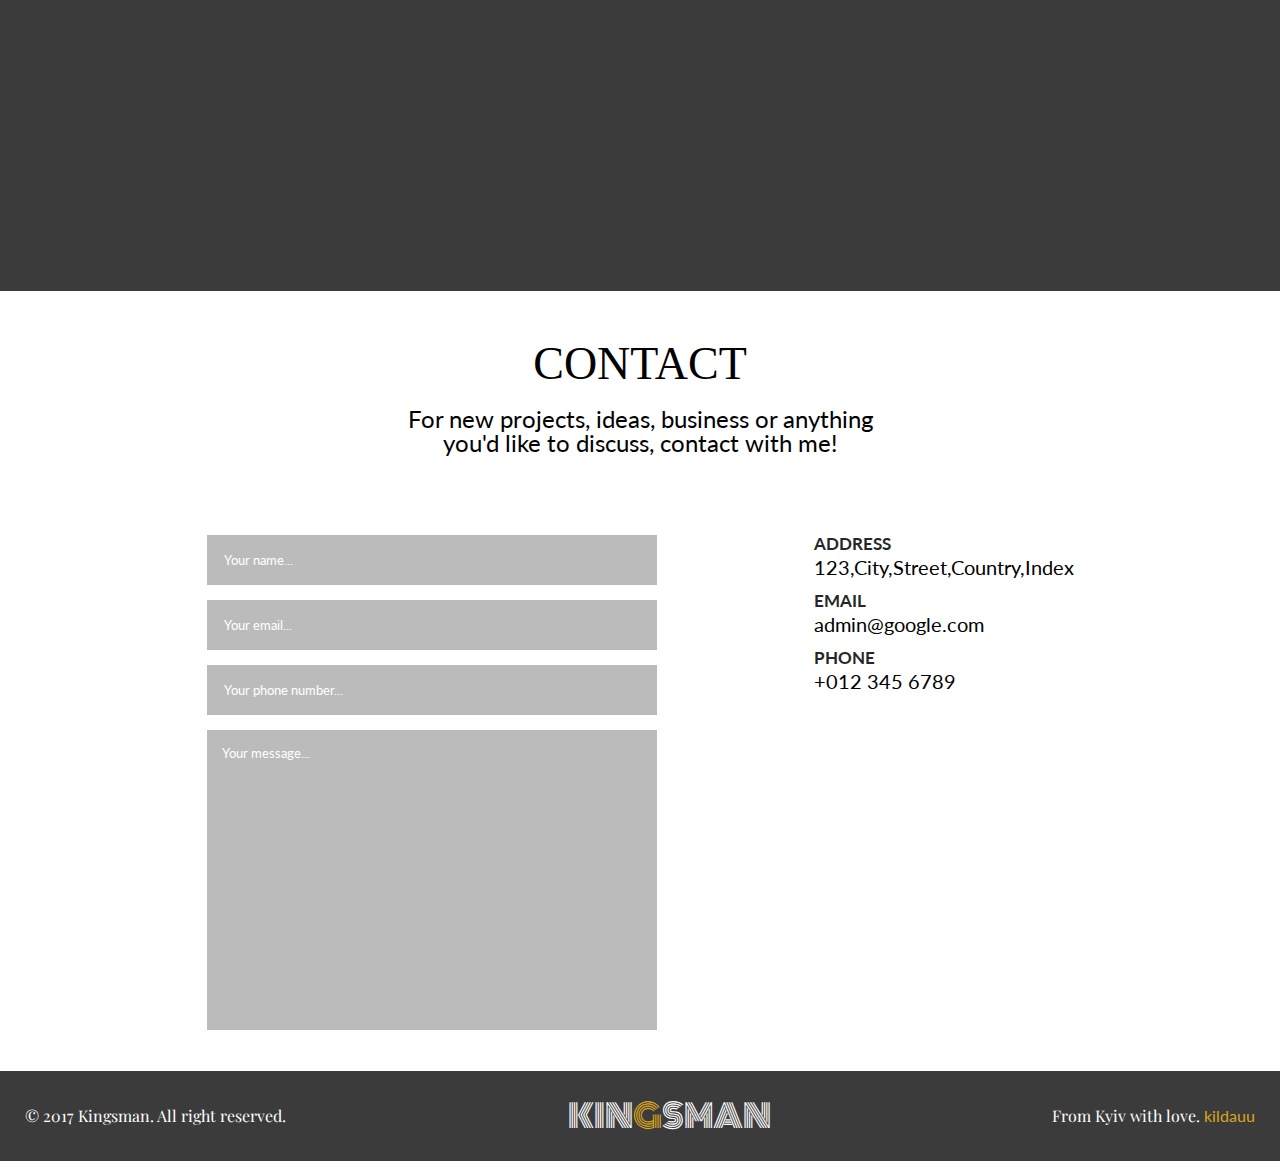
==== commit 929513b4: "added shop" ====
--- a/index.html
+++ b/index.html
@@ -7,7 +7,6 @@
 	<link rel="stylesheet" type="text/css" href="css/main.css">
 	<link href="https://fonts.googleapis.com/css?family=Lato|Monoton|Playfair+Display" rel="stylesheet">
 	<link rel="stylesheet" type="text/css" href="https://maxcdn.bootstrapcdn.com/font-awesome/4.7.0/css/font-awesome.min.css">
-	<script type="text/javascript" src='js/insta.min.js'></script>
 </head>
 <body>
 	<header>
@@ -18,16 +17,16 @@
 			<nav>
 				<ul class="header__nav-list">
 					<li class="header__nav-list-item">
-						SHOP
+						<a href="shop.html">МАГАЗИН</a>
 					</li>
 					<li class="header__nav-list-item">
-						HOME
+						<a href="#">ГЛАВНАЯ</a>
 					</li>
 					<li class="header__nav-list-item">
-						ABOUT
+						<a href="#about-us">О НАС</a>
 					</li>
 					<li class="header__nav-list-item">
-						CONTACTS
+						<a href="index.html#contacts">КОНТАКТЫ</a>
 					</li>
 				</ul>
 			</nav>
@@ -36,58 +35,54 @@
 	<div class="landing">
 		<div class="landing__content">
 			<h1 class="landing__content-header">
-				Lorem Ipsum
+				Красота - в простоте. Простота - в деталях.
 			</h1>
 			<p class="landing__content-descr">
-				Lorem ipsum dolor sit amet, consectetur adipisicing elit, sed do eiusmod
-				tempor incididunt ut labore et dolore magna aliqua. Ut enim ad minim veniam,
-				quis nostrud exercitation ullamco laboris nisi ut aliquip ex ea commodo
-				consequat. Duis aute irure dolor in reprehenderit in voluptate velit esse
-				cillum dolore eu fugiat nulla pariatur. Excepteur sint occaecat cupidatat non
-				proident, sunt in culpa qui officia deserunt mollit anim id est laborum.
+				Мы делаем все, чтобы подобранные аксессуары оставляли
+				незабываемое впечатление и делали образ ярким и
+				неповторимым. Ведь качество, сдержанность и
+				ненавязчивость - черты, которые никогда не выйдут из моды.
 			</p>
-			<a href="#" class="landing__shop--btn">
-				SHOP NOW <i class="fa fa-shopping-cart" aria-hidden="true"></i>
+			<a href="shop.html" class="landing__shop--btn">
+				В МАГАЗИН <i class="fa fa-shopping-cart" aria-hidden="true"></i>
 			</a>
 		</div>
 	</div>
 	<div class="goods-preview">
 		<h2 class="goods-preview__header">
-			MAKE YOUR CHOICE
+			СДЕЛАЙТЕ СВОЙ ВЫБОР
 		</h2>
 		<div class="goods-preview__content">
 			<div class="goods-preview__item" style="background: url('img/tie-preview.jpg') no-repeat center; background-size: cover">
-				<p class="goods-preview__item-name">TIES</p>
+				<p class="goods-preview__item-name">ГАЛСУТКИ</p>
 			</div>
 			<div class="goods-preview__item" style="background: url('img/bowtie-preview.jpg') no-repeat center; background-size: cover">
-				<p class="goods-preview__item-name">BOW TIES</p>
+				<p class="goods-preview__item-name">БАБОЧКИ</p>
 			</div>
 			<div class="goods-preview__item" style="background: url('img/cuff-preview.png') no-repeat bottom; background-size: cover">
-				<p class="goods-preview__item-name">CUFFLINKS</p>
+				<p class="goods-preview__item-name">ЗАПОНКИ</p>
 			</div>
 			<div class="goods-preview__item" style="background: url('img/tiecuff.jpg') no-repeat bottom; background-size: cover">
-				<p class="goods-preview__item-name">TIE CLIPS</p>
+				<p class="goods-preview__item-name">ЗАЖИМИ</p>
 			</div>
 			<div class="goods-preview__item" style="background: url('img/handkerchief.jpg') no-repeat bottom; background-size: cover">
-				<p class="goods-preview__item-name">HANDKERCHIEFS</p>
+				<p class="goods-preview__item-name">ПЛАТКИ</p>
 			</div>
 			<div class="goods-preview__item" style="background: url('img/belt.jpg') no-repeat bottom; background-size: cover">
-				<p class="goods-preview__item-name">BELTS</p>
+				<p class="goods-preview__item-name">БРАСЛЕТЫ</p>
 			</div>
 		</div>
 	</div>
-	<div class="about-us">
-		<h2 class="about-us__header">About US</h2>
+	<div class="about-us" id="about-us">
+		<h2 class="about-us__header">О НАС</h2>
 		<div class="container">
 			<div class="about-us__photo" style="background: url('img/roman.jpg') no-repeat center; background-size: cover;">
 				
 			</div>
 			<p class="about-us__text">
-				Lorem ipsum dolor sit amet, consectetur adipisicing elit, sed do eiusmod
-				tempor incididunt ut labore et dolore magna aliqua. Ut enim ad minim veniam,
-				quis nostrud exercitation ullamco laboris nisi ut aliquip ex ea commodo
-				consequat. Duis aute irure dolor in reprehenderit in voluptate velit esse
-				cillum dolore eu fugiat nulla pariatur.
+				Классика в моде при любой погоде, не так ли?
+				Трудно описать насколько полярным может быть первое впечатление от человека в костюме и без него. Не будем скрывать, каким бы хорошим человеком вы не были, ваша одежда всегда говорит первое слово за вас. Костюм - это превосходно, но именно мелочи создают индивидуальный образ, который врезается в память.
+				Пока ассортимент не настолько велик, но мы будем расти и радовать наших клиентов пополнениями и приятными ценами. KINGSMAN - как вино, с годами будет только лучше.
 			</p>	
 			<p class="about-us__text">
 				Lorem ipsum dolor sit amet, consectetur adipisicing elit, sed do eiusmod
@@ -103,7 +98,9 @@
 	</div>
 	<div class="social">
 		<div class="container">
-			<iframe src="//users.instush.com/collage/?cols=5&rows=5&sl=true&user_id=270905022&username=kildauu&sid=-1&susername=-1&tag=-1&stype=mine&bg=transparent&space=true&rd=true&grd=false&gpd=6&drp=true&pin=true&t=999999JfSMoHAyTsu4vy3vpFaP26FqVNKJY0VO8nfURv0uUXEc9VrkMQDT9RTlchivjl3z764BmBbPpqo" allowtransparency="true" frameborder="0" scrolling="no"  style="display:block;width:527px;height:527px;border:none;overflow:visible;" ></iframe>
+			<div class="social__insta">
+
+			</div>
 			<div class="social__content">
 				<h2 class="social__header">Follow us on social networks</h2>
 				<p class="social__text">
@@ -117,7 +114,7 @@
 			</div>
 		</div>
 	</div>
-	<div class="contacts">
+	<div class="contacts" id="contacts">
 		<div class="container">
 			<h2 class="section__header">
 				Contact
@@ -159,7 +156,7 @@
 			© 2017 Kingsman. All right reserved.
 		</p>
 		<div class="header__logo">
-			<a href="" class="logo-link">KIN<span class="letter--golden">G</span>SMAN</a>
+			<a href="#" class="logo-link">KIN<span class="letter--golden">G</span>SMAN</a>
 		</div>
 		<p class="kolyasik">
 			From Kyiv with love. <a href="#">kildauu</a>
--- a/css/main.css
+++ b/css/main.css
@@ -24,6 +24,7 @@
 	background-color: #3b3b3b;
 }
 header .container {
+	width: 90%;
 	display: flex;
 	align-items: center;
 	justify-content: space-between;
@@ -43,6 +44,10 @@
 	font-family: 'Lato', sans-serif;
 	position: relative;
 	transition: color 0.2s ease;
+}
+.header__nav-list-item a {
+	color: inherit;
+	text-decoration: none;
 }
 .header__nav-list-item:hover {
 	color: #daa520;
@@ -56,7 +61,7 @@
 }
 /* LANDING */
 .landing {
-	height: 82vh;
+	height: 500px;
 	background: url('../img/landing1.jpg') no-repeat center;
 	background-size: cover;
 	display: flex;
@@ -71,15 +76,17 @@
 	padding: 15px;
 }
 .landing__content-header {
-	font-size: 50px;
+	font-size: 35px;
 	font-family: 'Playfair Display', serif;
 	text-transform: uppercase;
 	margin-bottom: 15px;
 	letter-spacing: 4px;
+	line-height: 1.3;
+	font-weight: 500;
 }
 .landing__content-descr {
-	font-size: 20px;
-	line-height: 1.4;
+	font-size: 24px;
+	line-height: 1.5;
 	font-family: 'Lato', sans-serif;
 	margin-bottom: 30px;
 }
@@ -122,6 +129,8 @@
 }
 .goods-preview__content {
 	height: 800px;
+	width: 95%;
+	margin: 0 auto;
 	display: flex;
 	flex-wrap: wrap;
 	align-items: center;
@@ -131,8 +140,9 @@
 }
 .goods-preview__item {
 	box-sizing: border-box;
-	flex-basis: 400px;
+	flex-basis: 30%;
 	height: 350px;
+	min-height: 200px;
 	background-color: #eee;
 	display: flex;
 	align-items: flex-end;
@@ -265,9 +275,12 @@
 .social__networks-list-item a {
 	color: #fff;
 }
+.social__twitter {
+	margin: 0 auto;
+}
 /* CONTACTS */
 .contacts {
-	height: 650px;
+	height: 680px;
 	background-color: #fff;
 	padding: 50px 0;
 }
@@ -286,7 +299,7 @@
 	font-size: 24px;
 	font-family: 'Lato', sans-serif;
 	text-align: center;
-	margin-bottom: 30px;
+	margin-bottom: 80px;
 }
 .contacts input {
 	box-sizing: border-box;
@@ -380,3 +393,105 @@
 	font-family: 'Lato', sans-serif;
 	color: #daa520;
 }
+
+/* --------------- SHOP ------------------- */
+
+.promo {
+	height: 200px;
+	border-bottom: 1px solid #000;
+	display: flex;
+	align-items: center;
+	justify-content: space-between;
+	padding: 50px;
+	overflow: hidden;
+}
+.promo__content {
+	flex-basis: 60%;
+}
+.promo__img {
+	height: 300%;
+	transform: translateY(32%);
+}
+.promo__header {
+	font-size: 36px;
+	text-transform: uppercase;
+	font-weight: 500;
+	margin-bottom: 20px ;
+	font-family: 'Playfair Display', serif;
+}
+.promo__descr {
+	font-size: 20px;
+	font-weight:400;
+	line-height: 1.3;
+	font-family: 'Lato', sans-serif;
+}
+/* GOODS-NAV */
+.goods-nav {
+	margin-bottom: 50px;
+}
+.goods-nav__list {
+	display: flex;
+	width: 80%;
+	margin: 40px auto 20px;
+	align-items: center;
+	justify-content: space-between;
+}
+.goods-nav__list-item {
+	display: inline-block;
+	text-transform: uppercase;
+	font-family: 'Lato', sans-serif;
+	font-weight: 500;
+	letter-spacing: 3px;
+	padding-bottom: 3px;
+	border-bottom: 2px solid transparent;
+	transition: border-bottom 0.2s ease;
+}
+.goods-nav__list-item:hover {
+	border-bottom: 2px solid #daa520;
+	cursor: pointer;
+	transition: border-bottom 0.2s ease;
+}
+
+/* GOODS */
+
+.goods__ties {
+	width: 90%;
+	margin: 0 auto;
+	display: flex;
+	padding-bottom: 100px;
+	flex-wrap: wrap;
+	justify-content: space-around;
+	align-items: center;
+	align-content: space-between;
+}
+.goods__ties-item {
+	flex-basis: 30%;
+	padding-bottom: 20px;
+	margin-bottom: 20px;
+	transition: box-shadow 0.2s ease;
+	font-family: 'Lato', sans-serif;
+	color: #262626;
+	text-transform: uppercase;
+}
+.goods__ties-item:hover {
+	box-shadow: 0 0 10px 0 rgba(0,0,0,.8);
+	cursor: pointer;
+	transition: 0.2s ease;
+}
+.goods__tie-img {
+	width: 100%;
+	margin-bottom: 10px;
+}
+.goods__tie-name {
+	font-size: 18px;
+	text-align: center;
+	font-weight:400;
+	letter-spacing: 3px;
+	margin-bottom: 10px;
+}
+.goods__tie-price {
+	width: 50px;
+	text-align: center;
+	font-size: 20px;
+	margin: 0 auto;
+}